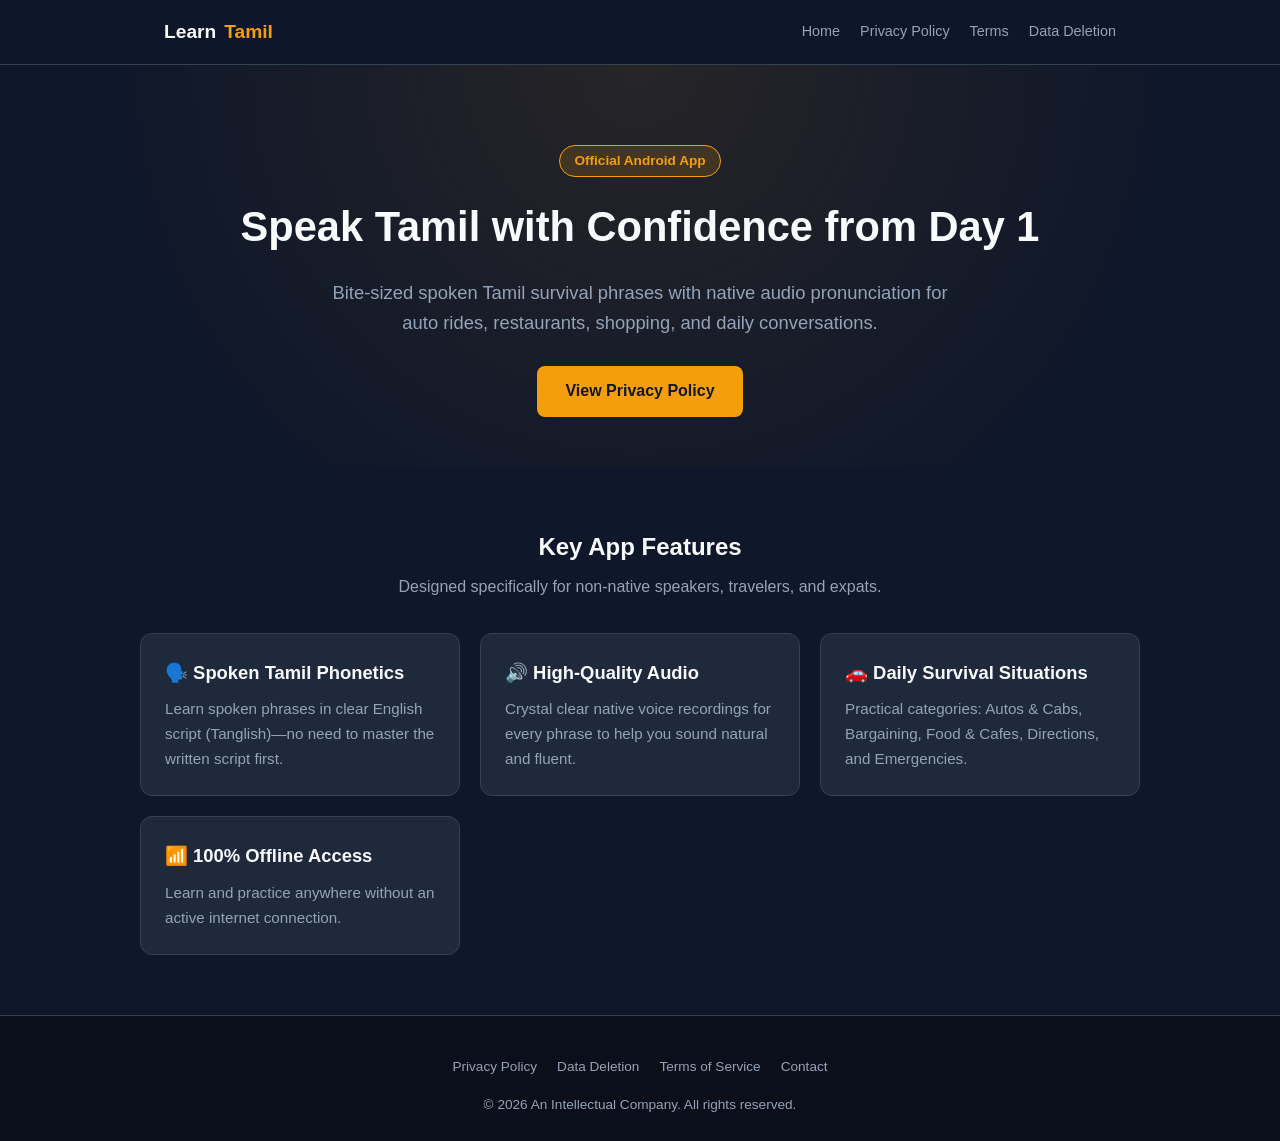
==== index.html @ 21208094 "feat: complete Learn Tamil website, privacy policy, and data deletion portal" ====
﻿<!DOCTYPE html>
<html lang="en">
<head>
  <meta charset="UTF-8">
  <meta name="viewport" content="width=device-width, initial-scale=1.0">
  <title>Learn Tamil: Spoken Survival | Official Android App</title>
  <link rel="stylesheet" href="styles.css">
</head>
<body>
  <header class="navbar">
    <div class="nav-container">
      <a href="index.html" class="brand">Learn<span>Tamil</span></a>
      <nav class="nav-links">
        <a href="index.html">Home</a>
        <a href="privacy.html">Privacy Policy</a>
        <a href="terms.html">Terms</a>
        <a href="delete-account.html">Data Deletion</a>
      </nav>
    </div>
  </header>

  <section class="hero">
    <div class="container">
      <div class="badge">Official Android App</div>
      <h1>Speak Tamil with Confidence from Day 1</h1>
      <p>Bite-sized spoken Tamil survival phrases with native audio pronunciation for auto rides, restaurants, shopping, and daily conversations.</p>
      <a href="privacy.html" class="btn">View Privacy Policy</a>
    </div>
  </section>

  <section class="container section-padding">
    <h2 style="text-align: center; color: var(--heading); margin-bottom: 8px;">Key App Features</h2>
    <p style="text-align: center; color: var(--text-muted);">Designed specifically for non-native speakers, travelers, and expats.</p>
    <div class="features-grid">
      <div class="card">
        <h3>🗣️ Spoken Tamil Phonetics</h3>
        <p>Learn spoken phrases in clear English script (Tanglish)—no need to master the written script first.</p>
      </div>
      <div class="card">
        <h3>🔊 High-Quality Audio</h3>
        <p>Crystal clear native voice recordings for every phrase to help you sound natural and fluent.</p>
      </div>
      <div class="card">
        <h3>🚗 Daily Survival Situations</h3>
        <p>Practical categories: Autos & Cabs, Bargaining, Food & Cafes, Directions, and Emergencies.</p>
      </div>
      <div class="card">
        <h3>📶 100% Offline Access</h3>
        <p>Learn and practice anywhere without an active internet connection.</p>
      </div>
    </div>
  </section>

  <footer class="footer">
    <div class="footer-links">
      <a href="privacy.html">Privacy Policy</a>
      <a href="delete-account.html">Data Deletion</a>
      <a href="terms.html">Terms of Service</a>
      <a href="mailto:anintellectualcompany@gmail.com">Contact</a>
    </div>
    &copy; 2026 An Intellectual Company. All rights reserved.
  </footer>
</body>
</html>
---- styles.css ----
﻿:root {
  --bg: #0f172a;
  --bg-alt: #1e293b;
  --card-bg: #1e293b;
  --border: #334155;
  --text: #e2e8f0;
  --text-muted: #94a3b8;
  --heading: #f8fafc;
  --accent-primary: #f59e0b;
  --accent-secondary: #ef4444;
  --accent-green: #10b981;
}
* { box-sizing: border-box; margin: 0; padding: 0; }
body { font-family: 'Inter', -apple-system, sans-serif; background: var(--bg); color: var(--text); line-height: 1.65; }
.container { max-width: 1000px; margin: 0 auto; padding: 0 24px; }
.navbar { position: sticky; top: 0; background: rgba(15, 23, 42, 0.9); backdrop-filter: blur(10px); border-bottom: 1px solid var(--border); padding: 16px 0; z-index: 10; }
.nav-container { max-width: 1000px; margin: 0 auto; padding: 0 24px; display: flex; justify-content: space-between; align-items: center; }
.brand { color: var(--heading); font-size: 1.2rem; font-weight: 700; text-decoration: none; display: flex; align-items: center; gap: 8px; }
.brand span { color: var(--accent-primary); }
.nav-links { display: flex; gap: 20px; }
.nav-links a { color: var(--text-muted); text-decoration: none; font-size: 0.9rem; font-weight: 500; }
.nav-links a:hover, .nav-links a.active { color: var(--accent-primary); }
.hero { padding: 80px 0 50px; text-align: center; background: radial-gradient(circle at top, rgba(245, 158, 11, 0.1) 0%, transparent 70%); }
.badge { display: inline-block; background: rgba(245, 158, 11, 0.15); border: 1px solid var(--accent-primary); color: var(--accent-primary); padding: 4px 14px; border-radius: 999px; font-size: 0.85rem; font-weight: 600; margin-bottom: 16px; }
.hero h1 { font-size: 2.6rem; color: var(--heading); margin-bottom: 16px; font-weight: 800; }
.hero p { font-size: 1.15rem; color: var(--text-muted); max-width: 650px; margin: 0 auto 28px; }
.btn { display: inline-block; background: var(--accent-primary); color: #0f172a; padding: 12px 28px; border-radius: 8px; font-weight: 700; text-decoration: none; transition: 0.2s; }
.btn:hover { background: #fbbf24; transform: translateY(-2px); }
.section-padding { padding: 60px 0; }
.features-grid { display: grid; grid-template-columns: repeat(auto-fit, minmax(280px, 1fr)); gap: 20px; margin-top: 32px; }
.card { background: var(--card-bg); border: 1px solid var(--border); border-radius: 12px; padding: 24px; }
.card h3 { color: var(--heading); margin-bottom: 8px; font-size: 1.15rem; }
.card p { color: var(--text-muted); font-size: 0.95rem; }
.policy-box { background: var(--card-bg); border: 1px solid var(--border); border-radius: 16px; padding: 40px; margin: 40px 0 80px; }
.policy-header { border-bottom: 1px solid var(--border); padding-bottom: 20px; margin-bottom: 24px; }
.policy-header h1 { font-size: 2rem; color: var(--heading); margin-top: 10px; }
.policy-meta { font-size: 0.85rem; color: var(--text-muted); }
.policy-content h2 { font-size: 1.3rem; color: var(--heading); margin: 28px 0 10px; border-bottom: 1px solid var(--border); padding-bottom: 6px; }
.policy-content h3 { font-size: 1.05rem; color: var(--heading); margin: 16px 0 6px; }
.policy-content p { margin-bottom: 12px; color: var(--text); }
.policy-content ul { padding-left: 20px; margin-bottom: 14px; }
.policy-content li { margin-bottom: 6px; }
.policy-content code { background: #0b0f19; padding: 2px 6px; border-radius: 4px; color: var(--accent-primary); font-family: monospace; }
.inner-card { background: #0b0f19; border-left: 4px solid var(--accent-primary); padding: 16px; margin: 16px 0; border-radius: 4px; }
.footer { background: #0b0f19; border-top: 1px solid var(--border); padding: 40px 0 24px; text-align: center; font-size: 0.85rem; color: var(--text-muted); }
.footer-links { display: flex; gap: 20px; justify-content: center; margin-bottom: 16px; }
.footer-links a { color: var(--text-muted); text-decoration: none; }
.footer-links a:hover { color: var(--accent-primary); }
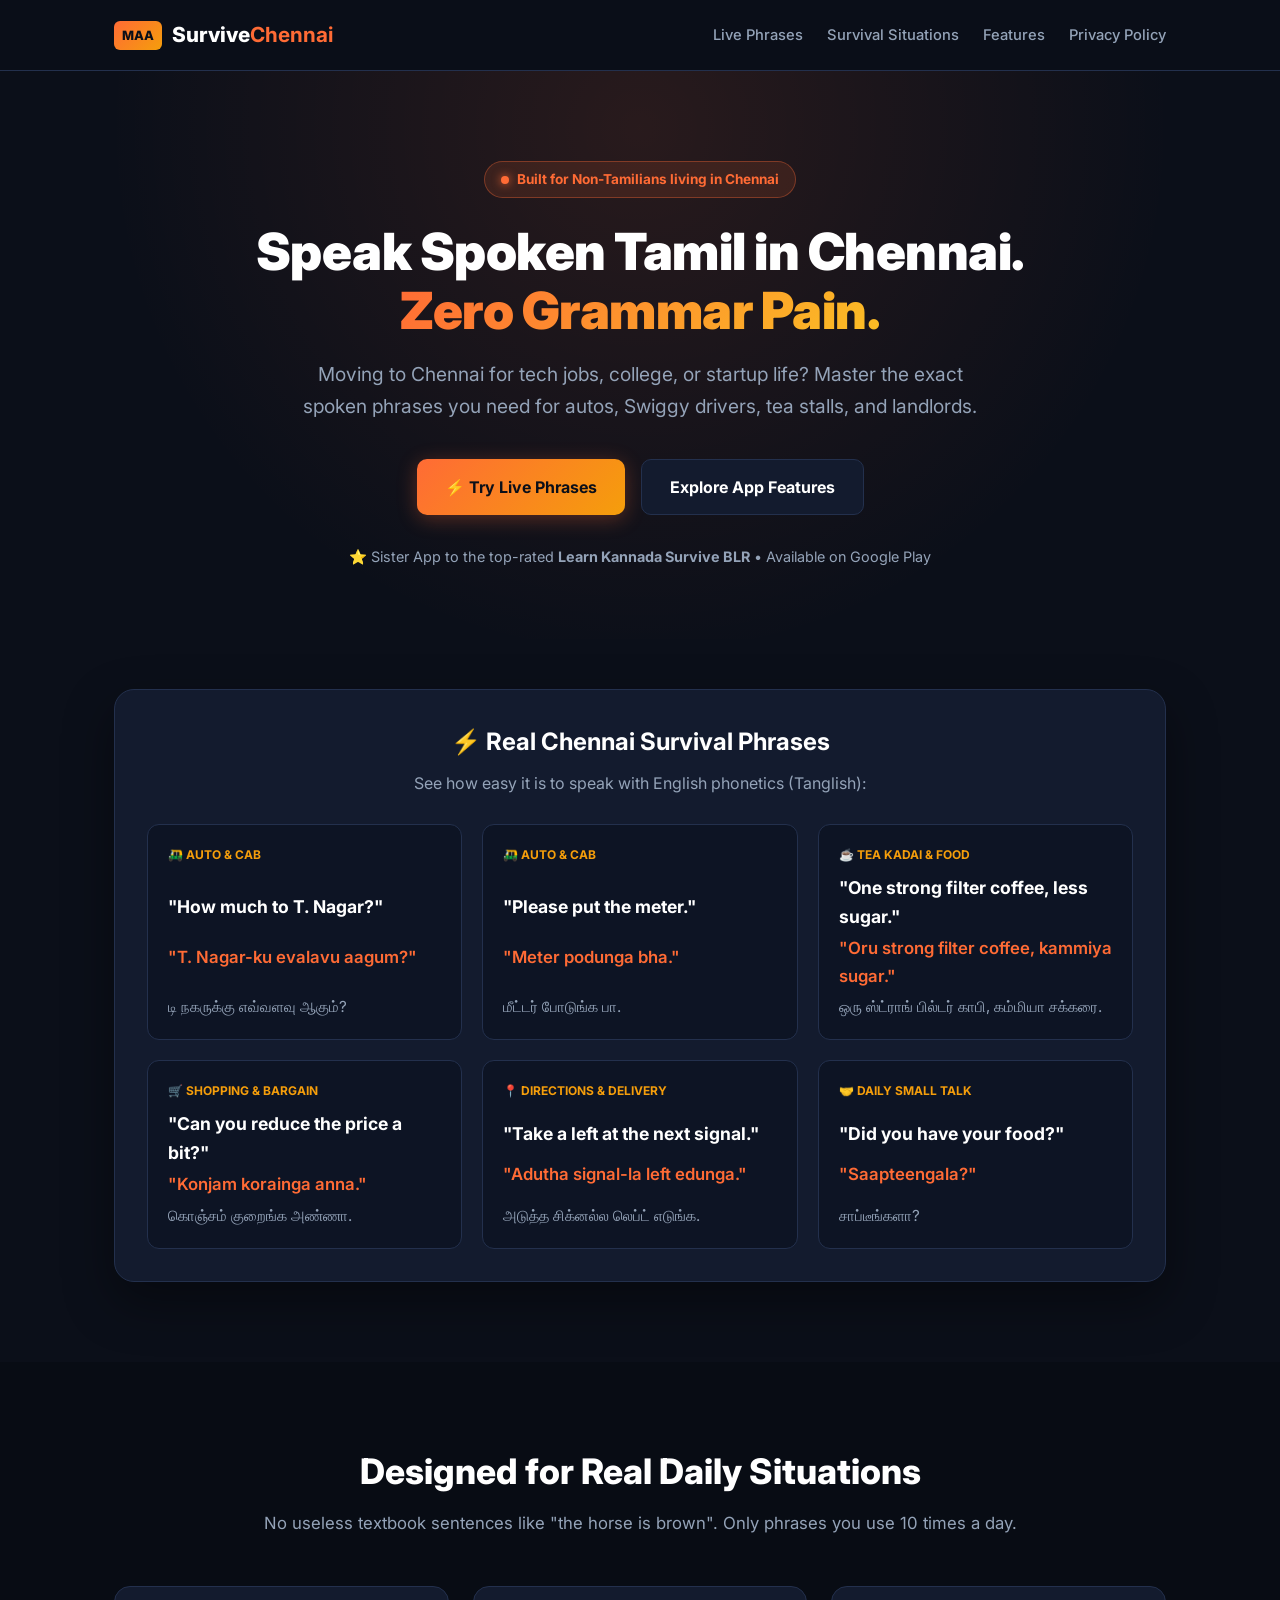
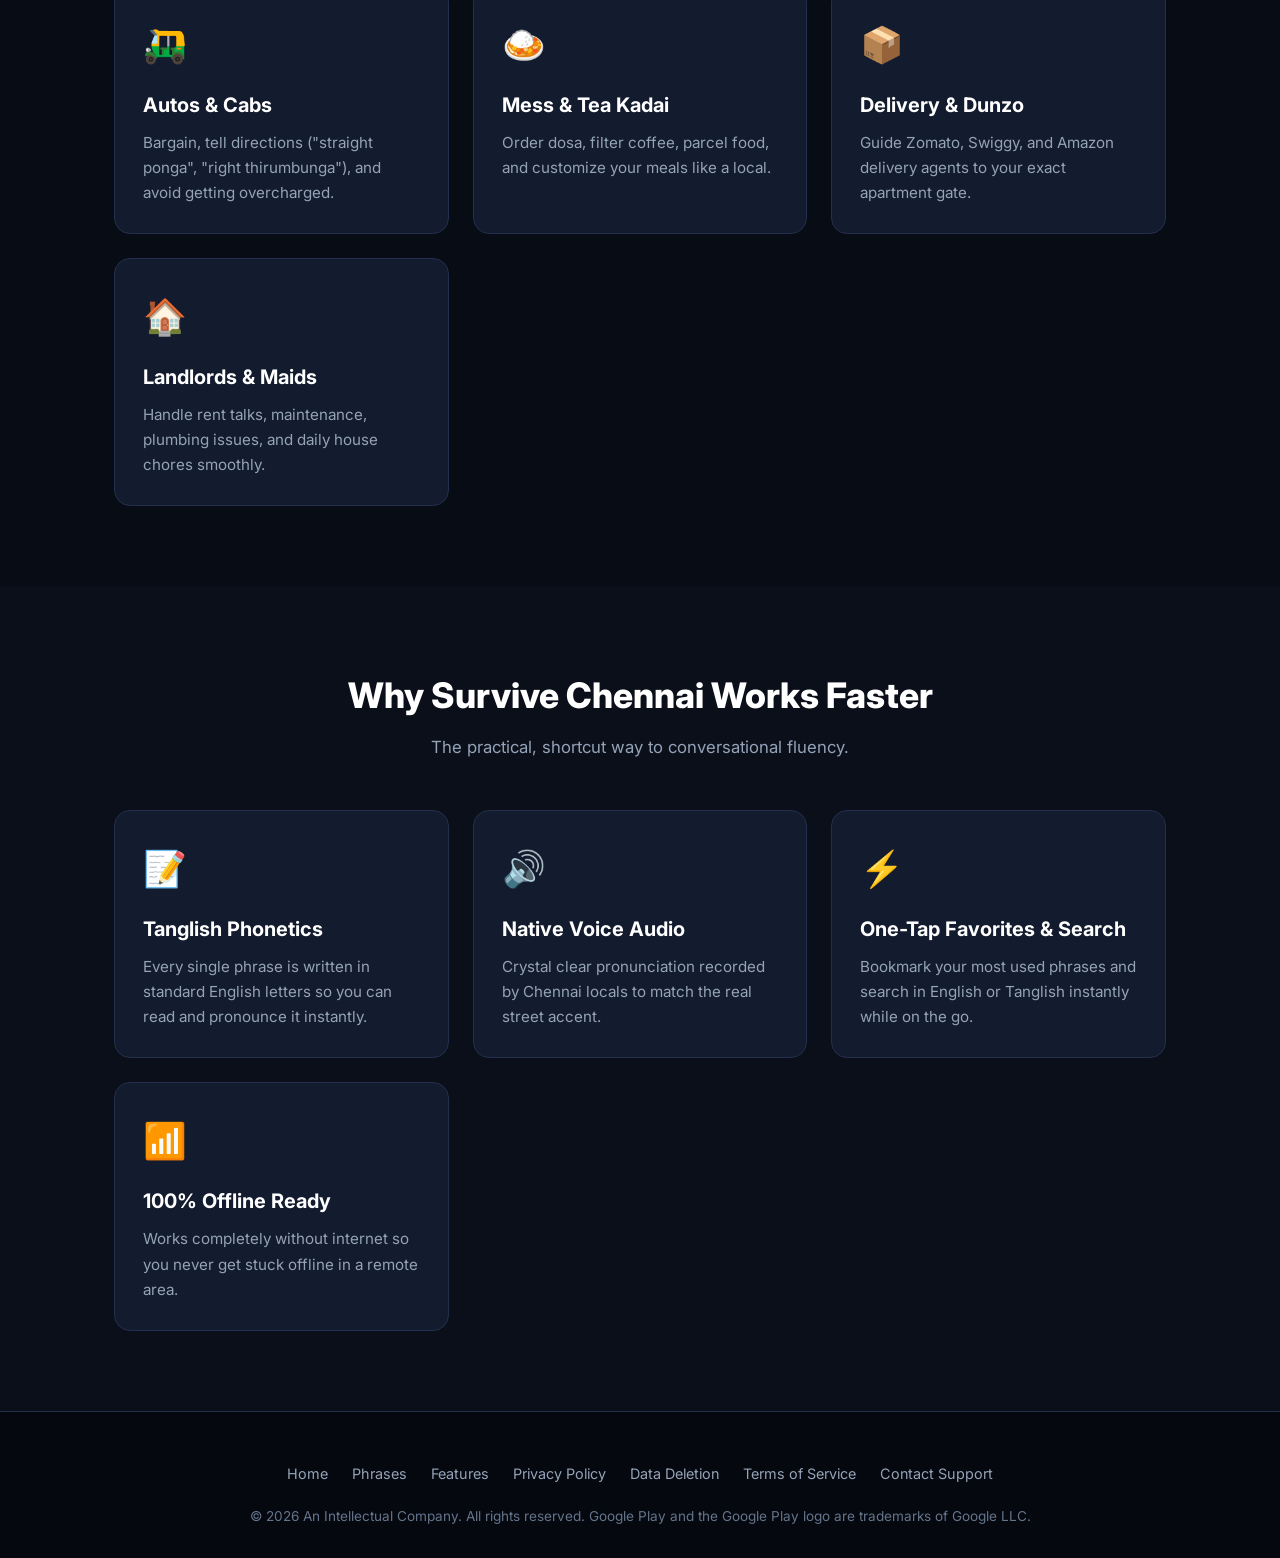
==== commit 141c626b: "feat: complete modern product landing page for Learn Tamil Survive Chennai" ====
--- a/index.html
+++ b/index.html
@@ -3,62 +3,194 @@
 <head>
   <meta charset="UTF-8">
   <meta name="viewport" content="width=device-width, initial-scale=1.0">
-  <title>Learn Tamil: Spoken Survival | Official Android App</title>
+  <title>Learn Tamil Survive Chennai | Speak Spoken Tamil Fast</title>
+  <meta name="description" content="Moving to Chennai? Learn essential spoken Tamil for autos, restaurants, tea shops, and daily life. English phonetics, native audio, zero grammar headache.">
+  <link rel="preconnect" href="https://fonts.googleapis.com">
+  <link rel="preconnect" href="https://fonts.gstatic.com" crossorigin>
+  <link href="https://fonts.googleapis.com/css2?family=Inter:wght@400;500;600;700;800;900&family=Outfit:wght@700;800;900&display=swap" rel="stylesheet">
   <link rel="stylesheet" href="styles.css">
 </head>
 <body>
+
+  <!-- Navigation -->
   <header class="navbar">
     <div class="nav-container">
-      <a href="index.html" class="brand">Learn<span>Tamil</span></a>
+      <a href="index.html" class="brand">
+        <span class="brand-badge">MAA</span>
+        <span>Survive<b>Chennai</b></span>
+      </a>
       <nav class="nav-links">
-        <a href="index.html">Home</a>
+        <a href="#phrases">Live Phrases</a>
+        <a href="#situations">Survival Situations</a>
+        <a href="#features">Features</a>
         <a href="privacy.html">Privacy Policy</a>
-        <a href="terms.html">Terms</a>
-        <a href="delete-account.html">Data Deletion</a>
       </nav>
     </div>
   </header>
 
+  <!-- Hero Section -->
   <section class="hero">
     <div class="container">
-      <div class="badge">Official Android App</div>
-      <h1>Speak Tamil with Confidence from Day 1</h1>
-      <p>Bite-sized spoken Tamil survival phrases with native audio pronunciation for auto rides, restaurants, shopping, and daily conversations.</p>
-      <a href="privacy.html" class="btn">View Privacy Policy</a>
-    </div>
-  </section>
+      <div class="pill-badge">
+        <span class="pulse"></span> Built for Non-Tamilians living in Chennai
+      </div>
+      <h1>Speak Spoken Tamil in Chennai. <span>Zero Grammar Pain.</span></h1>
+      <p>Moving to Chennai for tech jobs, college, or startup life? Master the exact spoken phrases you need for autos, Swiggy drivers, tea stalls, and landlords.</p>
+      
+      <div class="hero-btns">
+        <a href="#phrases" class="btn btn-primary">⚡ Try Live Phrases</a>
+        <a href="#features" class="btn btn-secondary">Explore App Features</a>
+      </div>
 
-  <section class="container section-padding">
-    <h2 style="text-align: center; color: var(--heading); margin-bottom: 8px;">Key App Features</h2>
-    <p style="text-align: center; color: var(--text-muted);">Designed specifically for non-native speakers, travelers, and expats.</p>
-    <div class="features-grid">
-      <div class="card">
-        <h3>🗣️ Spoken Tamil Phonetics</h3>
-        <p>Learn spoken phrases in clear English script (Tanglish)—no need to master the written script first.</p>
-      </div>
-      <div class="card">
-        <h3>🔊 High-Quality Audio</h3>
-        <p>Crystal clear native voice recordings for every phrase to help you sound natural and fluent.</p>
-      </div>
-      <div class="card">
-        <h3>🚗 Daily Survival Situations</h3>
-        <p>Practical categories: Autos & Cabs, Bargaining, Food & Cafes, Directions, and Emergencies.</p>
-      </div>
-      <div class="card">
-        <h3>📶 100% Offline Access</h3>
-        <p>Learn and practice anywhere without an active internet connection.</p>
+      <div style="font-size: 0.9rem; color: var(--text-muted); margin-top: 16px;">
+        ⭐ Sister App to the top-rated <b>Learn Kannada Survive BLR</b> &bull; Available on Google Play
       </div>
     </div>
   </section>
 
+  <!-- Live Interactive Phrase Preview -->
+  <section id="phrases" class="interactive-section">
+    <div class="container">
+      <div class="phrase-box">
+        <div class="phrase-header">
+          <h3>⚡ Real Chennai Survival Phrases</h3>
+          <p style="color: var(--text-muted);">See how easy it is to speak with English phonetics (Tanglish):</p>
+        </div>
+
+        <div class="phrase-grid">
+          <div class="phrase-card">
+            <span class="phrase-tag">🛺 Auto & Cab</span>
+            <div class="phrase-english">"How much to T. Nagar?"</div>
+            <div class="phrase-tanglish">"T. Nagar-ku evalavu aagum?"</div>
+            <div class="phrase-tamil">டி நகருக்கு எவ்வளவு ஆகும்?</div>
+          </div>
+
+          <div class="phrase-card">
+            <span class="phrase-tag">🛺 Auto & Cab</span>
+            <div class="phrase-english">"Please put the meter."</div>
+            <div class="phrase-tanglish">"Meter podunga bha."</div>
+            <div class="phrase-tamil">மீட்டர் போடுங்க பா.</div>
+          </div>
+
+          <div class="phrase-card">
+            <span class="phrase-tag">☕ Tea Kadai & Food</span>
+            <div class="phrase-english">"One strong filter coffee, less sugar."</div>
+            <div class="phrase-tanglish">"Oru strong filter coffee, kammiya sugar."</div>
+            <div class="phrase-tamil">ஒரு ஸ்ட்ராங் பில்டர் காபி, கம்மியா சக்கரை.</div>
+          </div>
+
+          <div class="phrase-card">
+            <span class="phrase-tag">🛒 Shopping & Bargain</span>
+            <div class="phrase-english">"Can you reduce the price a bit?"</div>
+            <div class="phrase-tanglish">"Konjam korainga anna."</div>
+            <div class="phrase-tamil">கொஞ்சம் குறைங்க அண்ணா.</div>
+          </div>
+
+          <div class="phrase-card">
+            <span class="phrase-tag">📍 Directions & Delivery</span>
+            <div class="phrase-english">"Take a left at the next signal."</div>
+            <div class="phrase-tanglish">"Adutha signal-la left edunga."</div>
+            <div class="phrase-tamil">அடுத்த சிக்னல்ல லெப்ட் எடுங்க.</div>
+          </div>
+
+          <div class="phrase-card">
+            <span class="phrase-tag">🤝 Daily Small Talk</span>
+            <div class="phrase-english">"Did you have your food?"</div>
+            <div class="phrase-tanglish">"Saapteengala?"</div>
+            <div class="phrase-tamil">சாப்டீங்களா?</div>
+          </div>
+        </div>
+      </div>
+    </div>
+  </section>
+
+  <!-- Situations Grid -->
+  <section id="situations" class="features-section">
+    <div class="container">
+      <div class="section-title">
+        <h2>Designed for Real Daily Situations</h2>
+        <p>No useless textbook sentences like "the horse is brown". Only phrases you use 10 times a day.</p>
+      </div>
+
+      <div class="features-grid">
+        <div class="feature-card">
+          <div class="feature-icon">🛺</div>
+          <h3>Autos & Cabs</h3>
+          <p>Bargain, tell directions ("straight ponga", "right thirumbunga"), and avoid getting overcharged.</p>
+        </div>
+
+        <div class="feature-card">
+          <div class="feature-icon">🍛</div>
+          <h3>Mess & Tea Kadai</h3>
+          <p>Order dosa, filter coffee, parcel food, and customize your meals like a local.</p>
+        </div>
+
+        <div class="feature-card">
+          <div class="feature-icon">📦</div>
+          <h3>Delivery & Dunzo</h3>
+          <p>Guide Zomato, Swiggy, and Amazon delivery agents to your exact apartment gate.</p>
+        </div>
+
+        <div class="feature-card">
+          <div class="feature-icon">🏠</div>
+          <h3>Landlords & Maids</h3>
+          <p>Handle rent talks, maintenance, plumbing issues, and daily house chores smoothly.</p>
+        </div>
+      </div>
+    </div>
+  </section>
+
+  <!-- Key Features -->
+  <section id="features" class="container" style="padding: 80px 24px;">
+    <div class="section-title">
+      <h2>Why Survive Chennai Works Faster</h2>
+      <p>The practical, shortcut way to conversational fluency.</p>
+    </div>
+
+    <div class="features-grid">
+      <div class="feature-card">
+        <div class="feature-icon">📝</div>
+        <h3>Tanglish Phonetics</h3>
+        <p>Every single phrase is written in standard English letters so you can read and pronounce it instantly.</p>
+      </div>
+
+      <div class="feature-card">
+        <div class="feature-icon">🔊</div>
+        <h3>Native Voice Audio</h3>
+        <p>Crystal clear pronunciation recorded by Chennai locals to match the real street accent.</p>
+      </div>
+
+      <div class="feature-card">
+        <div class="feature-icon">⚡</div>
+        <h3>One-Tap Favorites & Search</h3>
+        <p>Bookmark your most used phrases and search in English or Tanglish instantly while on the go.</p>
+      </div>
+
+      <div class="feature-card">
+        <div class="feature-icon">📶</div>
+        <h3>100% Offline Ready</h3>
+        <p>Works completely without internet so you never get stuck offline in a remote area.</p>
+      </div>
+    </div>
+  </section>
+
+  <!-- Footer -->
   <footer class="footer">
-    <div class="footer-links">
-      <a href="privacy.html">Privacy Policy</a>
-      <a href="delete-account.html">Data Deletion</a>
-      <a href="terms.html">Terms of Service</a>
-      <a href="mailto:anintellectualcompany@gmail.com">Contact</a>
+    <div class="container">
+      <div class="footer-links">
+        <a href="index.html">Home</a>
+        <a href="#phrases">Phrases</a>
+        <a href="#features">Features</a>
+        <a href="privacy.html">Privacy Policy</a>
+        <a href="delete-account.html">Data Deletion</a>
+        <a href="terms.html">Terms of Service</a>
+        <a href="mailto:anintellectualcompany@gmail.com">Contact Support</a>
+      </div>
+      <div class="footer-copy">
+        &copy; 2026 An Intellectual Company. All rights reserved. Google Play and the Google Play logo are trademarks of Google LLC.
+      </div>
     </div>
-    &copy; 2026 An Intellectual Company. All rights reserved.
   </footer>
+
 </body>
 </html>
--- a/styles.css
+++ b/styles.css
@@ -1,48 +1,408 @@
 ﻿:root {
-  --bg: #0f172a;
-  --bg-alt: #1e293b;
-  --card-bg: #1e293b;
-  --border: #334155;
+  --bg: #0b0f19;
+  --bg-card: #131b2e;
+  --bg-card-hover: #1a253f;
+  --border: #23304d;
   --text: #e2e8f0;
   --text-muted: #94a3b8;
-  --heading: #f8fafc;
-  --accent-primary: #f59e0b;
-  --accent-secondary: #ef4444;
+  --heading: #ffffff;
+  --accent-orange: #ff6b35;
+  --accent-gold: #f59e0b;
   --accent-green: #10b981;
-}
+  --accent-blue: #38bdf8;
+}
+
 * { box-sizing: border-box; margin: 0; padding: 0; }
-body { font-family: 'Inter', -apple-system, sans-serif; background: var(--bg); color: var(--text); line-height: 1.65; }
-.container { max-width: 1000px; margin: 0 auto; padding: 0 24px; }
-.navbar { position: sticky; top: 0; background: rgba(15, 23, 42, 0.9); backdrop-filter: blur(10px); border-bottom: 1px solid var(--border); padding: 16px 0; z-index: 10; }
-.nav-container { max-width: 1000px; margin: 0 auto; padding: 0 24px; display: flex; justify-content: space-between; align-items: center; }
-.brand { color: var(--heading); font-size: 1.2rem; font-weight: 700; text-decoration: none; display: flex; align-items: center; gap: 8px; }
-.brand span { color: var(--accent-primary); }
-.nav-links { display: flex; gap: 20px; }
-.nav-links a { color: var(--text-muted); text-decoration: none; font-size: 0.9rem; font-weight: 500; }
-.nav-links a:hover, .nav-links a.active { color: var(--accent-primary); }
-.hero { padding: 80px 0 50px; text-align: center; background: radial-gradient(circle at top, rgba(245, 158, 11, 0.1) 0%, transparent 70%); }
-.badge { display: inline-block; background: rgba(245, 158, 11, 0.15); border: 1px solid var(--accent-primary); color: var(--accent-primary); padding: 4px 14px; border-radius: 999px; font-size: 0.85rem; font-weight: 600; margin-bottom: 16px; }
-.hero h1 { font-size: 2.6rem; color: var(--heading); margin-bottom: 16px; font-weight: 800; }
-.hero p { font-size: 1.15rem; color: var(--text-muted); max-width: 650px; margin: 0 auto 28px; }
-.btn { display: inline-block; background: var(--accent-primary); color: #0f172a; padding: 12px 28px; border-radius: 8px; font-weight: 700; text-decoration: none; transition: 0.2s; }
-.btn:hover { background: #fbbf24; transform: translateY(-2px); }
-.section-padding { padding: 60px 0; }
-.features-grid { display: grid; grid-template-columns: repeat(auto-fit, minmax(280px, 1fr)); gap: 20px; margin-top: 32px; }
-.card { background: var(--card-bg); border: 1px solid var(--border); border-radius: 12px; padding: 24px; }
-.card h3 { color: var(--heading); margin-bottom: 8px; font-size: 1.15rem; }
-.card p { color: var(--text-muted); font-size: 0.95rem; }
-.policy-box { background: var(--card-bg); border: 1px solid var(--border); border-radius: 16px; padding: 40px; margin: 40px 0 80px; }
-.policy-header { border-bottom: 1px solid var(--border); padding-bottom: 20px; margin-bottom: 24px; }
-.policy-header h1 { font-size: 2rem; color: var(--heading); margin-top: 10px; }
-.policy-meta { font-size: 0.85rem; color: var(--text-muted); }
-.policy-content h2 { font-size: 1.3rem; color: var(--heading); margin: 28px 0 10px; border-bottom: 1px solid var(--border); padding-bottom: 6px; }
-.policy-content h3 { font-size: 1.05rem; color: var(--heading); margin: 16px 0 6px; }
-.policy-content p { margin-bottom: 12px; color: var(--text); }
-.policy-content ul { padding-left: 20px; margin-bottom: 14px; }
-.policy-content li { margin-bottom: 6px; }
-.policy-content code { background: #0b0f19; padding: 2px 6px; border-radius: 4px; color: var(--accent-primary); font-family: monospace; }
-.inner-card { background: #0b0f19; border-left: 4px solid var(--accent-primary); padding: 16px; margin: 16px 0; border-radius: 4px; }
-.footer { background: #0b0f19; border-top: 1px solid var(--border); padding: 40px 0 24px; text-align: center; font-size: 0.85rem; color: var(--text-muted); }
-.footer-links { display: flex; gap: 20px; justify-content: center; margin-bottom: 16px; }
-.footer-links a { color: var(--text-muted); text-decoration: none; }
-.footer-links a:hover { color: var(--accent-primary); }
+body {
+  font-family: 'Inter', -apple-system, BlinkMacSystemFont, sans-serif;
+  background-color: var(--bg);
+  color: var(--text);
+  line-height: 1.65;
+  overflow-x: hidden;
+}
+
+.container {
+  max-width: 1100px;
+  margin: 0 auto;
+  padding: 0 24px;
+}
+
+/* Navbar */
+.navbar {
+  position: sticky;
+  top: 0;
+  z-index: 100;
+  background: rgba(11, 15, 25, 0.9);
+  backdrop-filter: blur(12px);
+  border-bottom: 1px solid var(--border);
+  padding: 18px 0;
+}
+
+.nav-container {
+  max-width: 1100px;
+  margin: 0 auto;
+  padding: 0 24px;
+  display: flex;
+  justify-content: space-between;
+  align-items: center;
+}
+
+.brand {
+  display: flex;
+  align-items: center;
+  gap: 10px;
+  text-decoration: none;
+  font-size: 1.3rem;
+  font-weight: 800;
+  color: var(--heading);
+}
+
+.brand-badge {
+  background: linear-gradient(135deg, var(--accent-orange), var(--accent-gold));
+  color: #0b0f19;
+  font-size: 0.8rem;
+  font-weight: 800;
+  padding: 4px 8px;
+  border-radius: 6px;
+  text-transform: uppercase;
+}
+
+.brand span b {
+  color: var(--accent-orange);
+}
+
+.nav-links {
+  display: flex;
+  gap: 24px;
+}
+
+.nav-links a {
+  color: var(--text-muted);
+  text-decoration: none;
+  font-size: 0.92rem;
+  font-weight: 500;
+  transition: color 0.2s;
+}
+
+.nav-links a:hover, .nav-links a.active {
+  color: var(--accent-orange);
+}
+
+/* Hero */
+.hero {
+  padding: 90px 0 70px;
+  background: radial-gradient(circle at 50% 10%, rgba(255, 107, 53, 0.12) 0%, transparent 65%);
+  text-align: center;
+}
+
+.pill-badge {
+  display: inline-flex;
+  align-items: center;
+  gap: 8px;
+  background: rgba(255, 107, 53, 0.12);
+  border: 1px solid rgba(255, 107, 53, 0.35);
+  color: var(--accent-orange);
+  padding: 6px 16px;
+  border-radius: 999px;
+  font-size: 0.85rem;
+  font-weight: 700;
+  margin-bottom: 24px;
+}
+
+.pulse {
+  width: 8px;
+  height: 8px;
+  background: var(--accent-orange);
+  border-radius: 50%;
+  box-shadow: 0 0 10px var(--accent-orange);
+}
+
+.hero h1 {
+  font-size: 3.2rem;
+  font-weight: 900;
+  line-height: 1.15;
+  color: var(--heading);
+  max-width: 850px;
+  margin: 0 auto 20px;
+  letter-spacing: -0.5px;
+}
+
+.hero h1 span {
+  background: linear-gradient(135deg, #ff6b35, #fbbf24);
+  -webkit-background-clip: text;
+  -webkit-text-fill-color: transparent;
+}
+
+.hero p {
+  font-size: 1.2rem;
+  color: var(--text-muted);
+  max-width: 680px;
+  margin: 0 auto 36px;
+}
+
+.hero-btns {
+  display: flex;
+  justify-content: center;
+  gap: 16px;
+  margin-bottom: 30px;
+}
+
+.btn {
+  padding: 14px 28px;
+  border-radius: 10px;
+  font-size: 1rem;
+  font-weight: 700;
+  text-decoration: none;
+  transition: all 0.2s;
+  display: inline-flex;
+  align-items: center;
+  gap: 8px;
+}
+
+.btn-primary {
+  background: linear-gradient(135deg, #ff6b35, #f59e0b);
+  color: #0b0f19;
+  box-shadow: 0 4px 20px rgba(255, 107, 53, 0.3);
+}
+
+.btn-primary:hover {
+  transform: translateY(-2px);
+  box-shadow: 0 8px 25px rgba(255, 107, 53, 0.45);
+}
+
+.btn-secondary {
+  background: var(--bg-card);
+  color: var(--heading);
+  border: 1px solid var(--border);
+}
+
+.btn-secondary:hover {
+  background: var(--bg-card-hover);
+  border-color: var(--accent-orange);
+}
+
+/* Interactive Phrase Widget Preview */
+.interactive-section {
+  padding: 50px 0 80px;
+}
+
+.phrase-box {
+  background: var(--bg-card);
+  border: 1px solid var(--border);
+  border-radius: 20px;
+  padding: 32px;
+  box-shadow: 0 20px 50px rgba(0, 0, 0, 0.4);
+}
+
+.phrase-header {
+  text-align: center;
+  margin-bottom: 28px;
+}
+
+.phrase-header h3 {
+  color: var(--heading);
+  font-size: 1.5rem;
+  margin-bottom: 8px;
+}
+
+.phrase-grid {
+  display: grid;
+  grid-template-columns: repeat(auto-fit, minmax(300px, 1fr));
+  gap: 20px;
+}
+
+.phrase-card {
+  background: #0d1424;
+  border: 1px solid var(--border);
+  border-radius: 12px;
+  padding: 20px;
+  display: flex;
+  flex-direction: column;
+  justify-content: space-between;
+  transition: all 0.2s;
+}
+
+.phrase-card:hover {
+  border-color: var(--accent-orange);
+  transform: translateY(-3px);
+}
+
+.phrase-tag {
+  font-size: 0.75rem;
+  font-weight: 700;
+  text-transform: uppercase;
+  color: var(--accent-gold);
+  margin-bottom: 8px;
+}
+
+.phrase-english {
+  font-size: 1.1rem;
+  font-weight: 700;
+  color: var(--heading);
+  margin-bottom: 4px;
+}
+
+.phrase-tanglish {
+  font-size: 1.05rem;
+  font-weight: 600;
+  color: var(--accent-orange);
+  margin-bottom: 4px;
+}
+
+.phrase-tamil {
+  font-size: 0.95rem;
+  color: var(--text-muted);
+}
+
+/* Features */
+.features-section {
+  padding: 80px 0;
+  background: #080c14;
+}
+
+.section-title {
+  text-align: center;
+  margin-bottom: 48px;
+}
+
+.section-title h2 {
+  font-size: 2.2rem;
+  font-weight: 800;
+  color: var(--heading);
+  margin-bottom: 10px;
+}
+
+.section-title p {
+  color: var(--text-muted);
+  font-size: 1.05rem;
+}
+
+.features-grid {
+  display: grid;
+  grid-template-columns: repeat(auto-fit, minmax(250px, 1fr));
+  gap: 24px;
+}
+
+.feature-card {
+  background: var(--bg-card);
+  border: 1px solid var(--border);
+  border-radius: 16px;
+  padding: 28px;
+  transition: 0.2s;
+}
+
+.feature-card:hover {
+  border-color: var(--accent-orange);
+  transform: translateY(-4px);
+}
+
+.feature-icon {
+  font-size: 2.2rem;
+  margin-bottom: 16px;
+}
+
+.feature-card h3 {
+  font-size: 1.25rem;
+  color: var(--heading);
+  margin-bottom: 8px;
+}
+
+.feature-card p {
+  color: var(--text-muted);
+  font-size: 0.95rem;
+}
+
+/* Footer */
+.footer {
+  background: #05080f;
+  border-top: 1px solid var(--border);
+  padding: 50px 0 30px;
+  text-align: center;
+}
+
+.footer-links {
+  display: flex;
+  justify-content: center;
+  gap: 24px;
+  margin-bottom: 20px;
+  flex-wrap: wrap;
+}
+
+.footer-links a {
+  color: var(--text-muted);
+  text-decoration: none;
+  font-size: 0.9rem;
+}
+
+.footer-links a:hover {
+  color: var(--accent-orange);
+}
+
+.footer-copy {
+  font-size: 0.85rem;
+  color: #64748b;
+}
+
+/* Policy Pages */
+.policy-page {
+  padding: 50px 0 90px;
+}
+
+.policy-box {
+  background: var(--bg-card);
+  border: 1px solid var(--border);
+  border-radius: 16px;
+  padding: 40px;
+}
+
+.policy-box h1 {
+  font-size: 2.2rem;
+  color: var(--heading);
+  margin-bottom: 8px;
+}
+
+.policy-meta {
+  color: var(--text-muted);
+  font-size: 0.9rem;
+  margin-bottom: 24px;
+  padding-bottom: 16px;
+  border-bottom: 1px solid var(--border);
+}
+
+.policy-box h2 {
+  font-size: 1.35rem;
+  color: var(--heading);
+  margin: 28px 0 12px;
+  border-bottom: 1px solid var(--border);
+  padding-bottom: 6px;
+}
+
+.policy-box p {
+  color: var(--text);
+  margin-bottom: 14px;
+}
+
+.policy-box ul {
+  padding-left: 24px;
+  margin-bottom: 16px;
+}
+
+.policy-box li {
+  margin-bottom: 6px;
+}
+
+.highlight-box {
+  background: #0d1424;
+  border-left: 4px solid var(--accent-orange);
+  padding: 20px;
+  border-radius: 8px;
+  margin: 20px 0;
+}
+
+@media (max-width: 768px) {
+  .hero h1 { font-size: 2.3rem; }
+  .hero p { font-size: 1.05rem; }
+  .hero-btns { flex-direction: column; align-items: center; }
+  .nav-links { display: none; }
+  .policy-box { padding: 24px; }
+}
